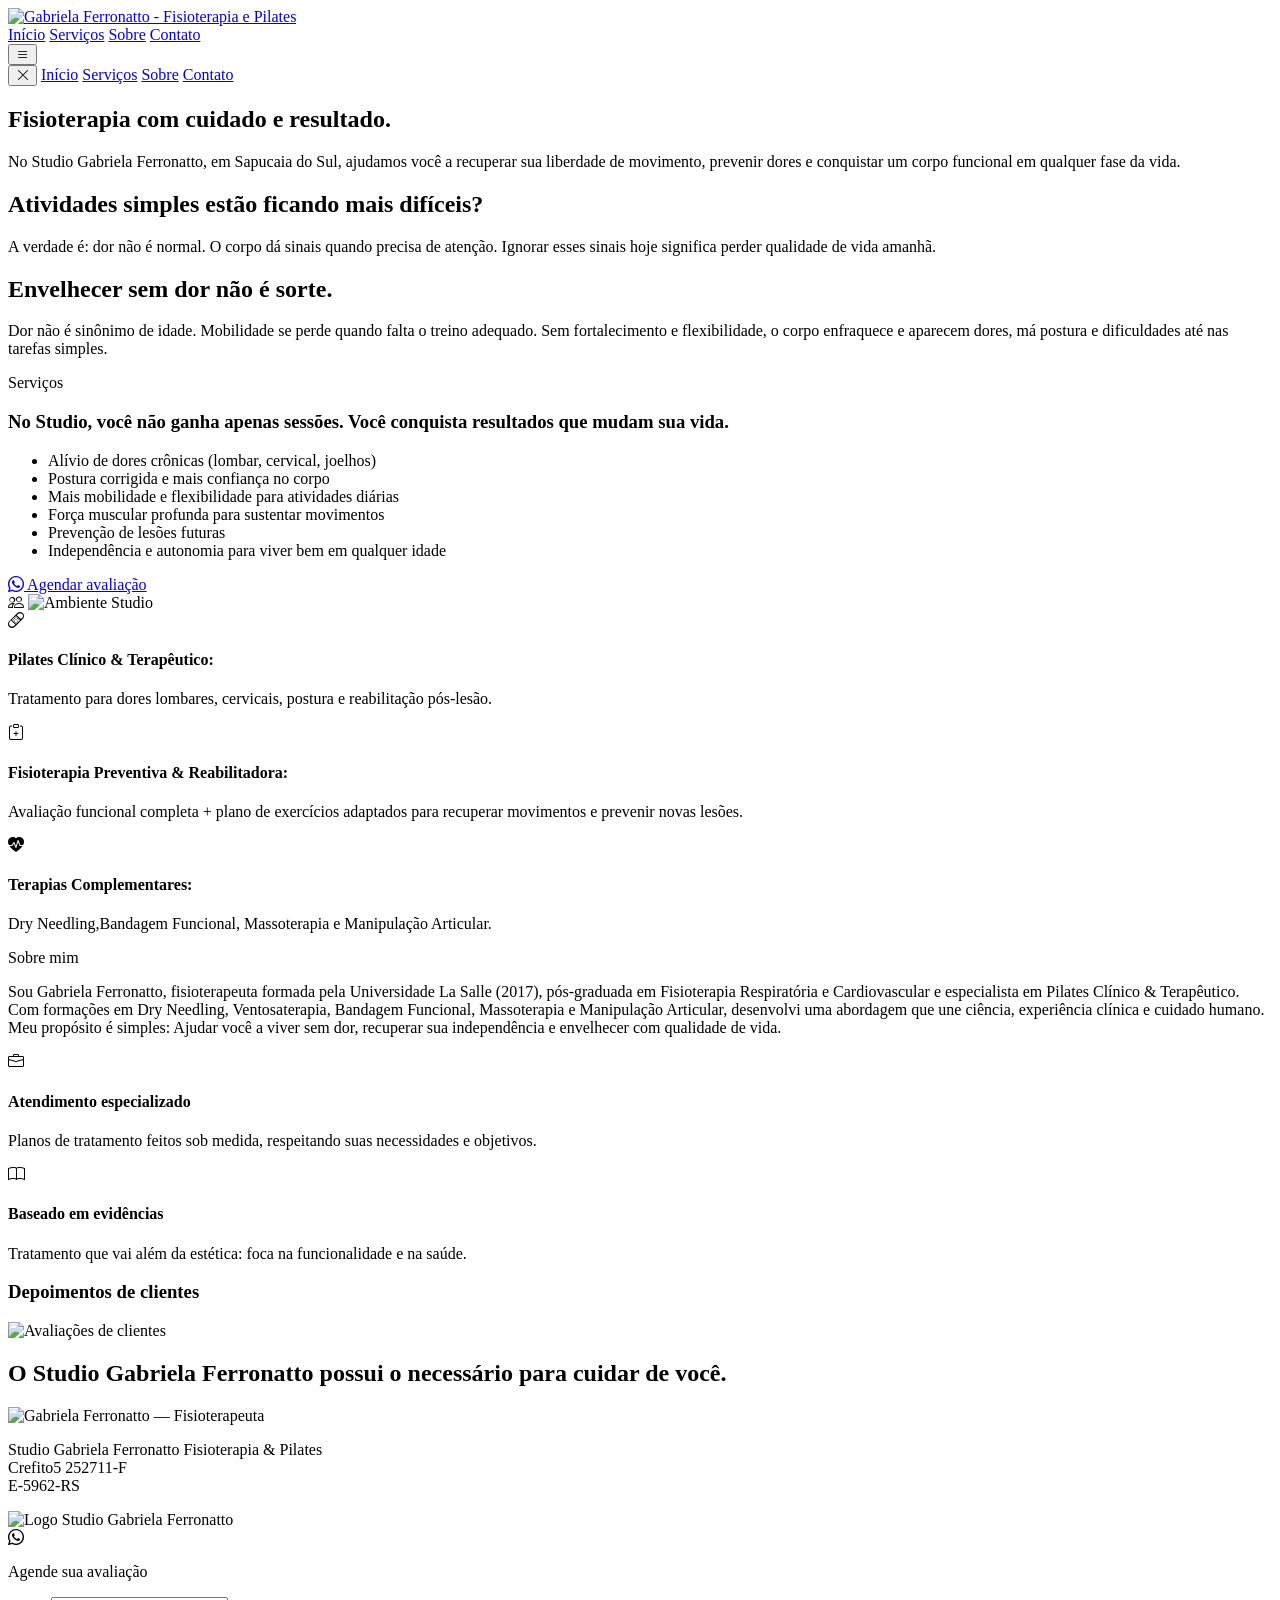
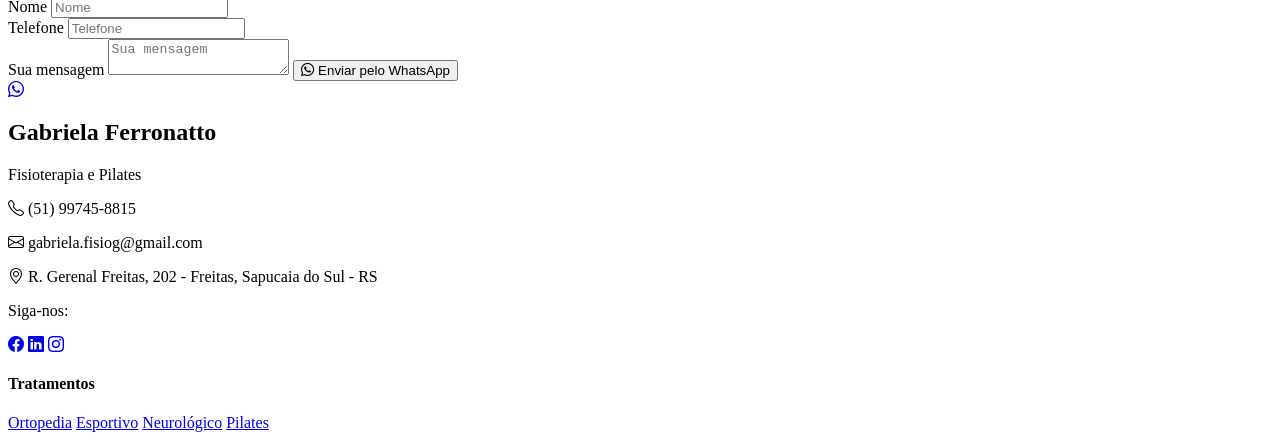
==== index.html @ cc3d93f6 "Rename projeto/index.html to index.html" ====
<!DOCTYPE html>
<html lang="pt-br">

<head>
    <meta charset="UTF-8">
    <meta name="viewport" content="width=device-width, initial-scale=1.0">
    <title>Studio Gabriela Ferronatto</title>
    <meta name="description"
        content="Studio Gabriela Ferronatto: fisioterapia e pilates clínico em Sapucaia do Sul. Agende sua avaliação e recupere sua liberdade de movimento com atendimento especializado e baseado em evidências.">
    <!-- Open Graph -->
    <meta property="og:title" content="Studio Gabriela Ferronatto — Fisioterapia &amp; Pilates">
    <meta property="og:description"
        content="Fisioterapia e Pilates em Sapucaia do Sul. Recupere sua liberdade de movimento com atendimento especializado e baseado em evidências.">
    <meta property="og:type" content="website">
    <meta property="og:locale" content="pt_BR">
    <meta property="og:image" content="img/logo-studio-gabriela-ferronatto.png">
    <!-- Estilos -->
    <link rel="stylesheet" href="css/styles.css">
    <!-- Scripts -->
    <script src="js/scripts.js" defer></script>
    <!-- Ícone aba -->
    <link rel="icon" href="img/favicon.ico">
    <link rel="icon" type="image/png" sizes="32x32" href="img/favicon-96x96.png">
    <link rel="icon" type="image/png" sizes="16x16" href="img/favicon-96x96.png">
    <!-- Google Fonts -->
    <link rel="preconnect" href="https://fonts.googleapis.com">
    <link rel="preconnect" href="https://fonts.gstatic.com" crossorigin>
    <link
        href="https://fonts.googleapis.com/css2?family=Lato:ital,wght@0,300;0,400;0,700;0,900;1,300;1,400&display=swap"
        rel="stylesheet">
    <!-- Bootstrap Icons -->
    <link rel="stylesheet" href="https://cdn.jsdelivr.net/npm/bootstrap-icons@1.13.1/font/bootstrap-icons.min.css">
</head>

<body>
    <!-- Cabeçalho e Banner -->
    <header id="header">
        <div id="inner-header">
            <a href="#header" id="brand" class="logo">
                <img src="img/logo-bg-remove-brown.png" alt="Gabriela Ferronatto - Fisioterapia e  Pilates">
            </a>
            <nav id="navbar">
                <a href="#header">Início</a>
                <a href="#expertise-areas">Serviços</a>
                <a href="#about">Sobre</a>
                <a href="#contact">Contato</a>
            </nav>
            <!-- Menu Mobile -->
            <button type="button" id="menu" aria-label="Abrir menu" aria-expanded="false" aria-controls="mobile-navbar">
                <i class="bi bi-list" aria-hidden="true"></i>
            </button>
            <nav id="mobile-navbar" aria-label="Menu mobile">
                <button type="button" id="close-menu" aria-label="Fechar menu">
                    <i class="bi bi-x-lg" aria-hidden="true"></i>
                </button>
                <a href="#header">Início</a>
                <a href="#expertise-areas">Serviços</a>
                <a href="#about">Sobre</a>
                <a href="#contact">Contato</a>
            </nav>
        </div>
        <div class="banner active">
            <h2>Fisioterapia com cuidado e resultado.</h2>
            <p>No Studio Gabriela Ferronatto, em Sapucaia do Sul, ajudamos você a recuperar sua liberdade de movimento,
                prevenir dores e conquistar um corpo funcional em qualquer fase da vida.</p>
        </div>
        <div class="banner">
            <h2>Atividades simples estão ficando mais difíceis?</h2>
            <p>A verdade é: dor não é normal. O corpo dá sinais quando precisa de atenção. Ignorar esses sinais hoje
                significa perder qualidade de vida amanhã.</p>
        </div>
        <div class="banner">
            <h2>Envelhecer sem dor não é sorte.</h2>
            <p>Dor não é sinônimo de idade. Mobilidade se perde quando falta o treino adequado. Sem fortalecimento e
                flexibilidade, o corpo enfraquece e aparecem dores, má postura e dificuldades até nas tarefas simples.
            </p>
        </div>
        <div class="dots">
            <div class="dot active"></div>
            <div class="dot"></div>
            <div class="dot"></div>
        </div>
    </header>
    <!-- Áreas de Atuação -->
    <main id="expertise-areas" class="text-image-section">
        <div id="expertise-information" class="text-container" data-reveal>
            <p class="section-subtitle">Serviços</p>
            <h3 class="section-title">No Studio, você não ganha apenas sessões. Você conquista resultados que mudam sua
                vida.</h3>
            <ul class="expertise-list">
                <li>Alívio de dores crônicas (lombar, cervical, joelhos)</li>
                <li>Postura corrigida e mais confiança no corpo</li>
                <li>Mais mobilidade e flexibilidade para atividades diárias</li>
                <li>Força muscular profunda para sustentar movimentos</li>
                <li>Prevenção de lesões futuras</li>
                <li>Independência e autonomia para viver bem em qualquer idade</li>
            </ul>
            <a href="#contact" class="btn" id="cta-contact"><i class="bi bi-whatsapp" aria-hidden="true"></i> Agendar
                avaliação</a>
        </div>
        <div id="expertise-image-container" class="image-container">
            <i class="bi bi-people"></i>
            <img src="img/studio.jpeg" alt="Ambiente Studio" loading="lazy">
        </div>
        <div id="other-services">
            <div class="service" data-reveal>
                <i class="bi bi-bandaid"></i>
                <div class="service-info">
                    <h4>Pilates Clínico & Terapêutico:</h4>
                    <p>Tratamento para dores lombares, cervicais, postura e reabilitação pós-lesão.</p>
                </div>
            </div>
            <div class="service delay-1" data-reveal>
                <i class="bi bi-clipboard-plus"></i>
                <div class="service-info">
                    <h4>Fisioterapia Preventiva & Reabilitadora: </h4>
                    <p>Avaliação funcional completa + plano de exercícios adaptados para recuperar movimentos e prevenir
                        novas lesões.
                    </p>
                </div>
            </div>
            <div class="service delay-2" data-reveal>
                <i class="bi bi-heart-pulse-fill"></i>
                <div class="service-info">
                    <h4>Terapias Complementares:</h4>
                    <p>Dry Needling,Bandagem Funcional, Massoterapia e Manipulação Articular.</p>
                </div>
            </div>
        </div>
    </main>
    <!-- Sobre nós -->
    <section id="about">
        <div id="about-text" data-reveal="fade">
            <p class="section-subtitle">Sobre mim</p>
            <p class="section-title">
                Sou Gabriela Ferronatto, fisioterapeuta formada pela Universidade La Salle (2017), pós-graduada em
                Fisioterapia Respiratória e Cardiovascular e especialista em Pilates Clínico & Terapêutico. Com
                formações em Dry Needling, Ventosaterapia, Bandagem Funcional, Massoterapia e Manipulação Articular,
                desenvolvi uma abordagem que une ciência, experiência clínica e cuidado humano. Meu propósito é simples:
                Ajudar você a viver sem dor, recuperar sua independência e envelhecer com qualidade de vida.
            </p>
            <div class="about-description">
                <i class="bi bi-briefcase"></i>
                <div>
                    <h4>Atendimento especializado</h4>
                    <p>Planos de tratamento feitos sob medida, respeitando suas necessidades e objetivos.</p>
                </div>
            </div>
            <div class="about-description">
                <i class="bi bi-book"></i>
                <div>
                    <h4>Baseado em evidências</h4>
                    <p>Tratamento que vai além da estética: foca na funcionalidade e na saúde.</p>
                </div>
            </div>
        </div>
    </section>
    <!-- Depoimentos -->
    <section id="testimonials" class="text-image-section">
        <div id="testimonial-information" class="text-container" data-reveal>
            <h3 class="section-title">Depoimentos de clientes</h3>
            <img src="img/depoimentos.png" alt="Avaliações de clientes" loading="lazy">
        </div>
    </section>
    <!-- Equipe -->
    <section id="team">
        <span class="square"></span>
        <h2 data-reveal>
            O <span>Studio Gabriela Ferronatto</span> possui o necessário para cuidar de você.
        </h2>
        <div class="employees" data-reveal="fade">
            <div class="employee">
                <img src="img/perfil.png" alt="Gabriela Ferronatto — Fisioterapeuta" loading="lazy">
                <p class="employee-name">
                    Studio Gabriela Ferronatto Fisioterapia &amp; Pilates<br>
                    Crefito5 252711-F<br>
                    E-5962-RS</p>
            </div>
        </div>
    </section>
    <!-- Contato -->
    <section id="contact" class="text-image-section">
        <div id="contact-image-container" class="image-container">
            <img src="img/logo-studio-gabriela-ferronatto.png" alt="Logo Studio Gabriela Ferronatto" loading="lazy">
        </div>
        <div id="contact-information" class="text-container" data-reveal>
            <i class="bi bi-whatsapp"></i>
            <p class="section-subtitle">Agende sua avaliação</p>
            <form id="contact-form">
                <div class="form-control">
                    <div class="field-group">
                        <label for="name" class="sr-only">Nome</label>
                        <input type="text" name="name" id="name" placeholder="Nome" autocomplete="name" required>
                    </div>
                    <div class="field-group">
                        <label for="phone" class="sr-only">Telefone</label>
                        <input type="tel" name="phone" id="phone" placeholder="Telefone" autocomplete="tel">
                    </div>
                </div>
                <label for="message" class="sr-only">Sua mensagem</label>
                <textarea name="message" id="message" placeholder="Sua mensagem" required></textarea>
                <button type="submit" class="btn"><i class="bi bi-whatsapp" aria-hidden="true"></i> Enviar pelo
                    WhatsApp</button>
            </form>
        </div>
    </section>
    <!-- Botão flutuante WhatsApp -->
    <a href="https://wa.me/5551997458815" target="_blank" rel="noopener noreferrer" id="whatsapp-fab"
        aria-label="Fale conosco pelo WhatsApp">
        <i class="bi bi-whatsapp" aria-hidden="true"></i>
    </a>
    <!-- Rodapé -->
    <!-- Rodapé -->
    <footer id="footer">
        <div class="contact-info">
            <div class="footer-brand">
                <h2>Gabriela Ferronatto</h2>
                <p>Fisioterapia e Pilates</p>
            </div>
            <p><i class="bi bi-telephone"></i> (51) 99745-8815</p>
            <p><i class="bi bi-envelope"></i> gabriela.fisiog@gmail.com</p>
            <p><i class="bi bi-geo-alt"></i> R. Gerenal Freitas, 202 - Freitas, Sapucaia do Sul - RS</p>
            <div class="social-networks">
                <p>Siga-nos:</p>
                <div class="networks">
                    <a href="https://www.facebook.com/profile.php?id=61581641306659&locale=pt_BR" target="_blank"
                        rel="noopener noreferrer" aria-label="Facebook do Studio Gabriela Ferronatto"><i
                            class="bi bi-facebook" aria-hidden="true"></i></a>
                    <a href="https://www.linkedin.com/in/gabriela-ferronatto-18b071121/" target="_blank"
                        rel="noopener noreferrer" aria-label="LinkedIn de Gabriela Ferronatto"><i class="bi bi-linkedin"
                            aria-hidden="true"></i></a>
                    <a href="https://www.instagram.com/studiogabiferronatto/" target="_blank" rel="noopener noreferrer"
                        aria-label="Instagram do Studio Gabriela Ferronatto"><i class="bi bi-instagram"
                            aria-hidden="true"></i></a>
                </div>
            </div>
        </div>
        <div class="links-container">
            <h4>Tratamentos</h4>
            <nav>
                <a href="#">Ortopedia</a>
                <a href="#">Esportivo</a>
                <a href="#">Neurológico</a>
                <a href="#">Pilates</a>
            </nav>
        </div>
    </footer>
</body>

</html>
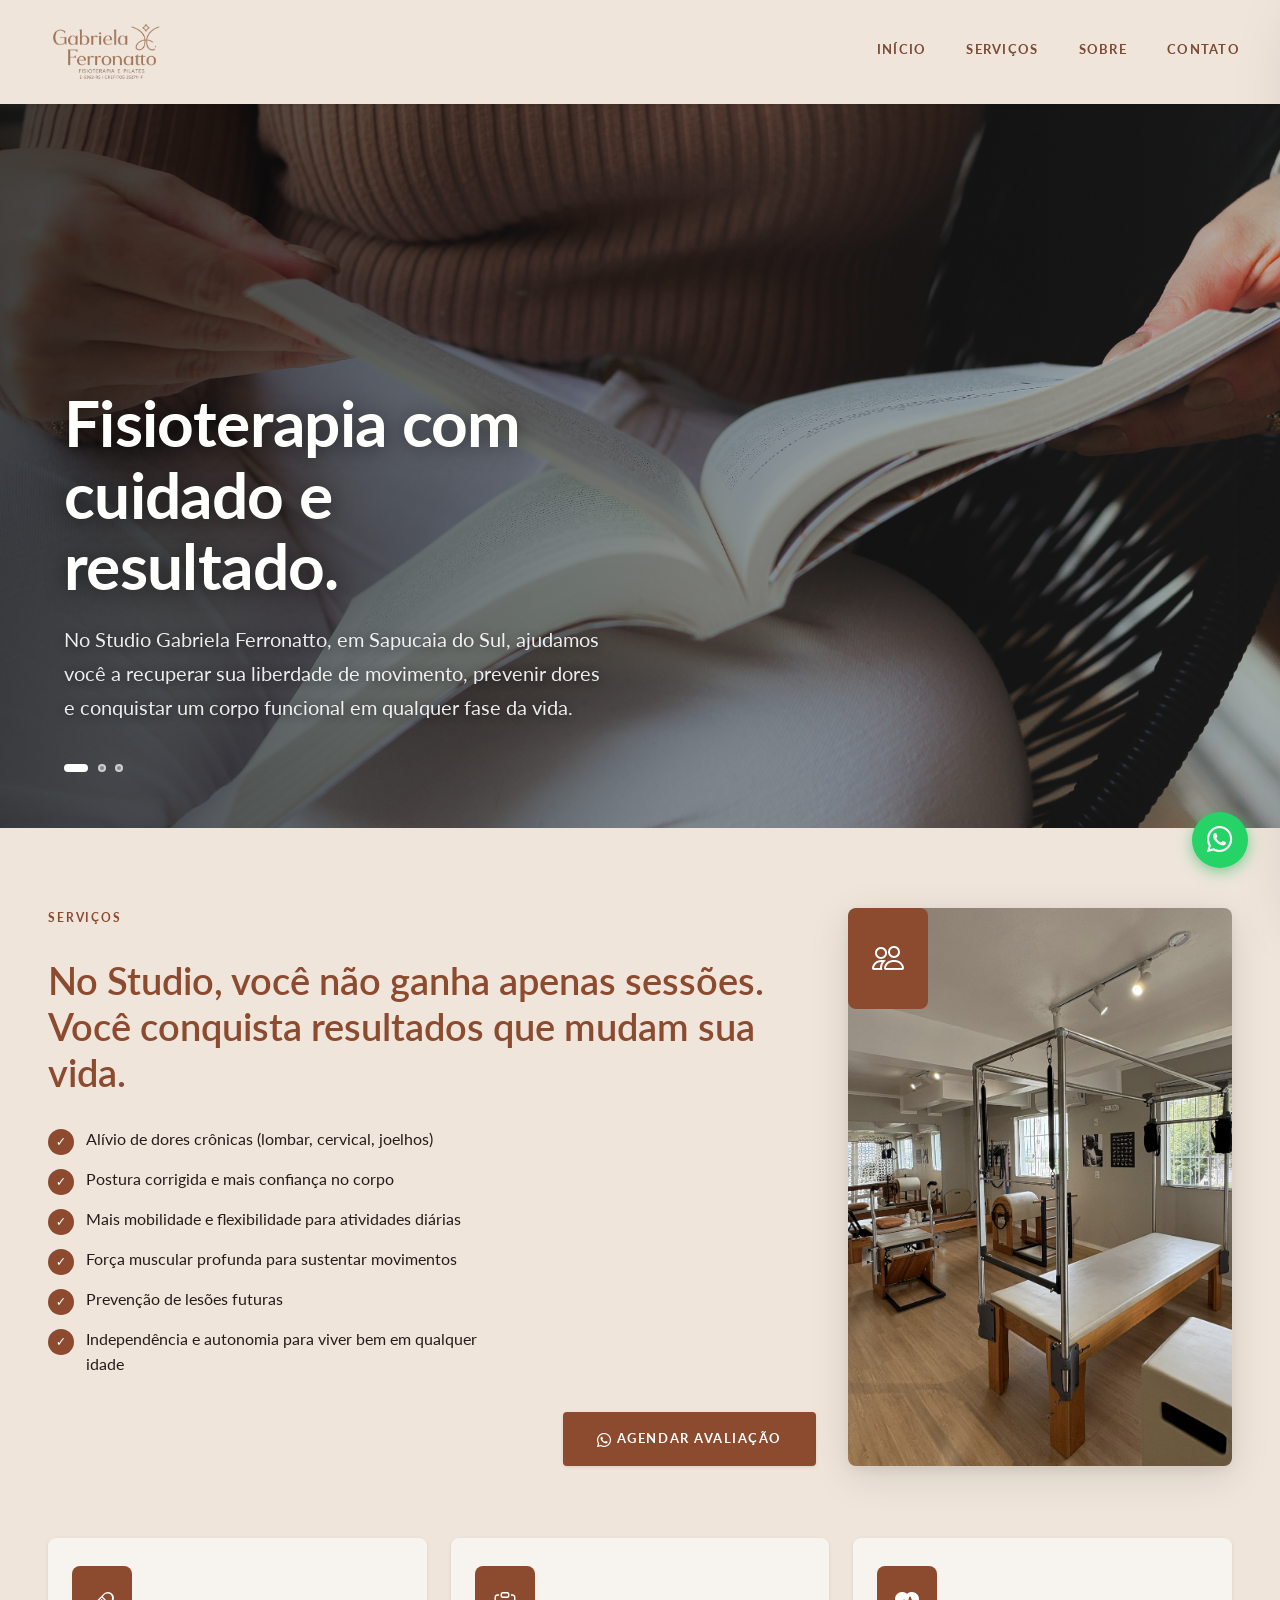
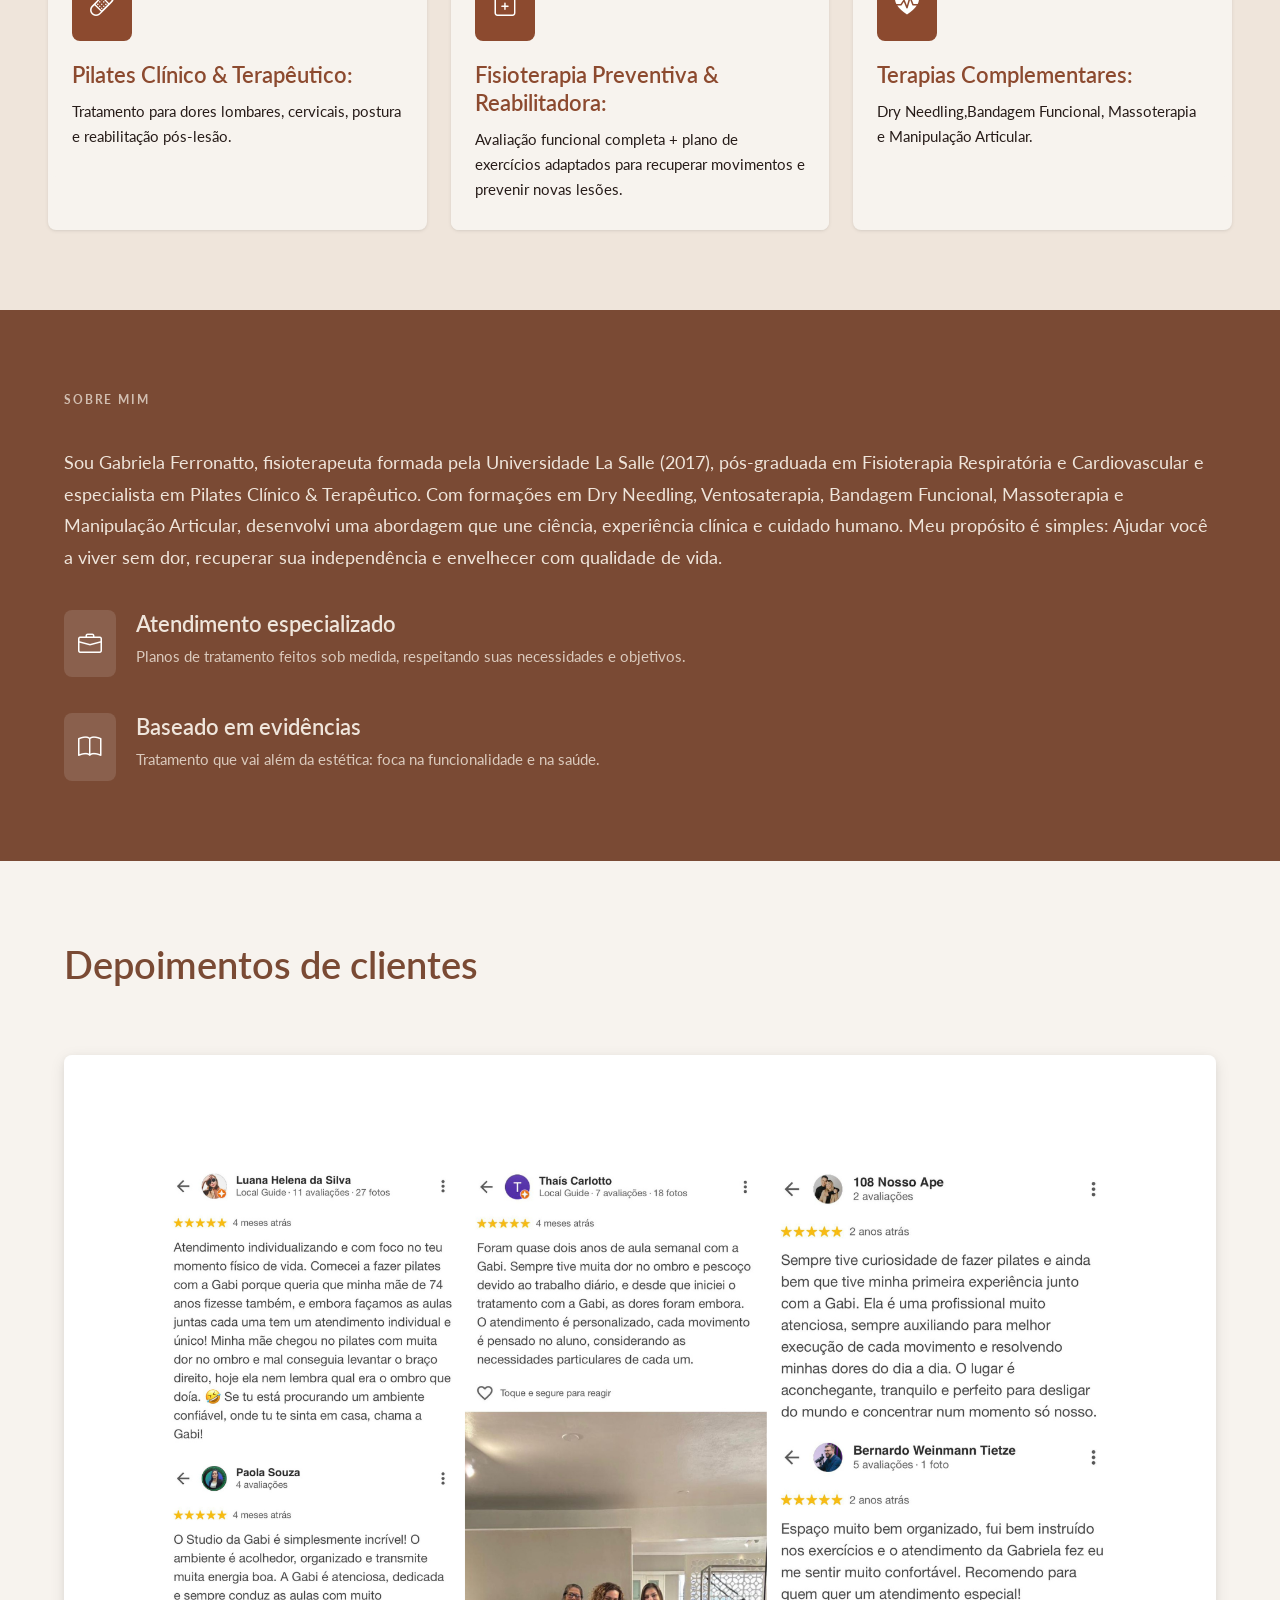
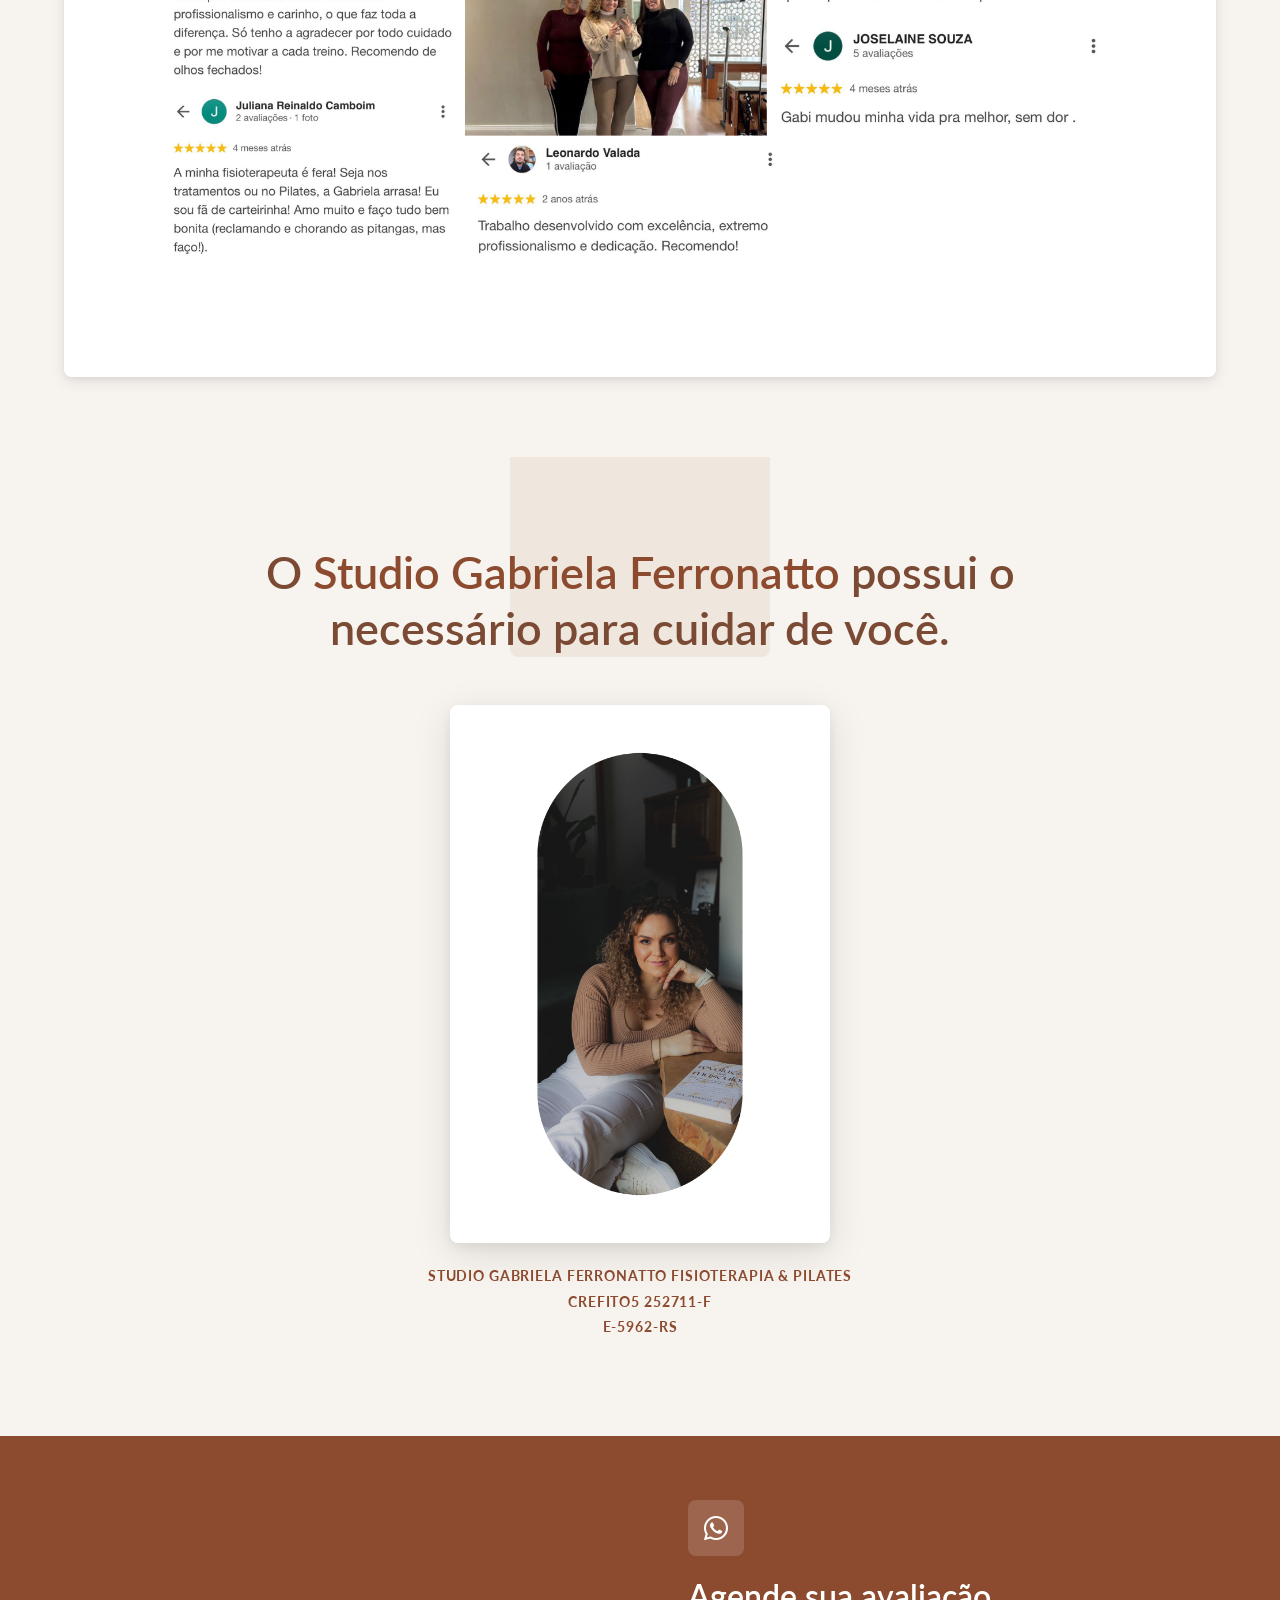
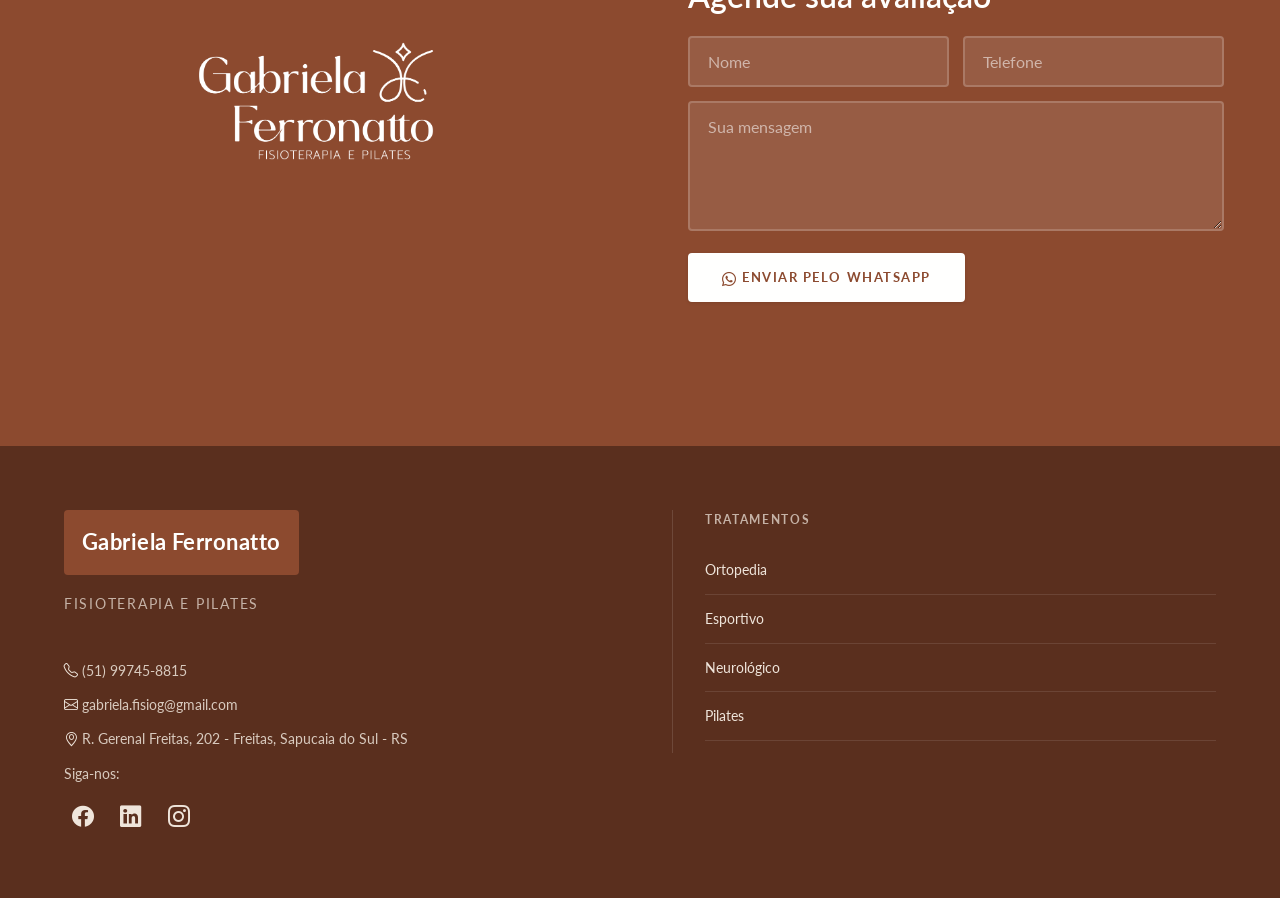
==== commit 86e0dfbb: "Move arquivos para raiz do repositório" ====
--- a/index.html
+++ b/index.html
@@ -4,7 +4,7 @@
 <head>
     <meta charset="UTF-8">
     <meta name="viewport" content="width=device-width, initial-scale=1.0">
-    <title>Studio Gabriela Ferronatto</title>
+    <title>Studio Gabriela Ferronatto — Fisioterapia &amp; Pilates em Sapucaia do Sul</title>
     <meta name="description"
         content="Studio Gabriela Ferronatto: fisioterapia e pilates clínico em Sapucaia do Sul. Agende sua avaliação e recupere sua liberdade de movimento com atendimento especializado e baseado em evidências.">
     <!-- Open Graph -->
@@ -247,4 +247,4 @@
     </footer>
 </body>
 
-</html>
+</html>
--- a/css/styles.css
+++ b/css/styles.css
@@ -0,0 +1,1554 @@
+/* ===========================
+   DESIGN TOKENS
+   =========================== */
+:root {
+  /* Paleta earthy — mantida integralmente */
+  --color-primary: #8c4a2f;
+  --color-primary-dark: #6e3b26;
+  --color-primary-deeper: #5a2f1e;
+  --color-on-primary: #fffffe;
+  --color-secondary-text: #7a4a34;
+  --color-cream: #efe5db;
+  --color-bg: #f7f3ee;
+  --color-on-light: #271c19;
+
+  /* Aliases legados */
+  --main-color: var(--color-primary);
+  --primary-text-color: var(--color-on-primary);
+  --secondary-text-color: var(--color-secondary-text);
+  --secondary-color: var(--color-primary-dark);
+  --tertiary-color: var(--color-cream);
+  --secondary-bg-color: var(--color-bg);
+  --text-on-light: var(--color-on-light);
+
+  /* Sombras */
+  --shadow-sm: 0 1px 4px rgba(0, 0, 0, 0.07), 0 1px 2px rgba(0, 0, 0, 0.04);
+  --shadow-md: 0 4px 16px rgba(0, 0, 0, 0.09), 0 2px 6px rgba(0, 0, 0, 0.05);
+  --shadow-lg: 0 10px 40px rgba(0, 0, 0, 0.11), 0 4px 12px rgba(0, 0, 0, 0.06);
+  --shadow-xl: 0 20px 64px rgba(0, 0, 0, 0.14), 0 8px 20px rgba(0, 0, 0, 0.08);
+
+  /* Raios */
+  --radius-sm: 4px;
+  --radius-md: 8px;
+  --radius-lg: 16px;
+  --radius-full: 9999px;
+
+  /* Tipografia */
+  --font-body: "Lato", system-ui, sans-serif;
+
+  /* Easing & transições */
+  --ease-out: cubic-bezier(0.16, 1, 0.3, 1);
+  --t-fast: 150ms ease-out;
+  --t-base: 250ms ease-out;
+  --t-slow: 420ms var(--ease-out);
+}
+
+/* ===========================
+   RESET & BASE
+   =========================== */
+html {
+  scroll-behavior: smooth;
+}
+
+*,
+*::before,
+*::after {
+  font-family: var(--font-body);
+  padding: 0;
+  margin: 0;
+  box-sizing: border-box;
+}
+
+body {
+  line-height: 1.65;
+  color: var(--color-on-light);
+  background-color: var(--color-bg);
+  font-size: 1rem;
+  -webkit-font-smoothing: antialiased;
+  -moz-osx-font-smoothing: grayscale;
+}
+
+a {
+  text-decoration: none;
+}
+
+img {
+  width: 100%;
+  display: block;
+}
+
+input[type="submit"] {
+  cursor: pointer;
+}
+
+/* Ícones dentro de botões — neutraliza o estilo global de i */
+.btn i {
+  background-color: transparent;
+  color: inherit;
+  padding: 0;
+  font-size: 1.1em;
+  border-radius: 0;
+  vertical-align: middle;
+  line-height: 1;
+}
+
+/* Ícone do botão de contato — contraste explícito em repouso e hover */
+#contact-information .btn i {
+  color: var(--color-primary);
+  transition: color var(--t-base);
+}
+
+#contact-information .btn:hover i {
+  color: var(--color-on-primary);
+}
+
+/* Screen-reader only */
+.sr-only {
+  position: absolute;
+  width: 1px;
+  height: 1px;
+  padding: 0;
+  margin: -1px;
+  overflow: hidden;
+  clip: rect(0, 0, 0, 0);
+  white-space: nowrap;
+  border: 0;
+}
+
+/* Focus rings globais */
+:focus-visible {
+  outline: 3px solid var(--color-primary);
+  outline-offset: 3px;
+  border-radius: var(--radius-sm);
+}
+
+/* ===========================
+   TIPOGRAFIA BASE
+   =========================== */
+.section-subtitle {
+  font-family: var(--font-body);
+  font-size: 0.78rem;
+  font-weight: 700;
+  text-transform: uppercase;
+  letter-spacing: 0.15em;
+  color: var(--color-primary);
+}
+
+.section-title {
+  font-family: var(--font-body);
+  font-size: clamp(1.85rem, 3vw, 2.6rem);
+  font-weight: 600;
+  line-height: 1.2;
+  color: var(--color-primary);
+}
+
+/* ===========================
+   ÍCONES
+   =========================== */
+i {
+  background-color: var(--color-primary);
+  color: var(--color-on-primary);
+  font-size: 2rem;
+  padding: 1.5rem;
+  border-radius: var(--radius-md);
+}
+
+/* ===========================
+   SCROLL REVEAL
+   =========================== */
+@media (prefers-reduced-motion: no-preference) {
+  [data-reveal] {
+    opacity: 0;
+    transform: translateY(28px);
+    transition:
+      opacity 0.65s var(--ease-out),
+      transform 0.65s var(--ease-out);
+  }
+
+  [data-reveal="fade"] {
+    transform: none;
+  }
+
+  [data-reveal].revealed {
+    opacity: 1;
+    transform: translateY(0);
+  }
+
+  [data-reveal="fade"].revealed {
+    opacity: 1;
+  }
+
+  /* Stagger para os cards de serviço */
+  .delay-1[data-reveal] {
+    transition-delay: 0.12s;
+  }
+  .delay-2[data-reveal] {
+    transition-delay: 0.24s;
+  }
+}
+
+/* Quando reduced-motion está ativo, exibir tudo imediatamente */
+@media (prefers-reduced-motion: reduce) {
+  [data-reveal] {
+    opacity: 1;
+    transform: none;
+  }
+}
+
+/* ===========================
+   CABEÇALHO E BANNER
+   =========================== */
+#header {
+  min-height: 92vh;
+  background-image: url("../img/banner-fisio.jpeg");
+  background-size: cover;
+  background-position: center;
+  color: var(--color-on-primary);
+  position: relative;
+  overflow: hidden;
+  display: flex;
+  flex-direction: column;
+}
+
+#header::before {
+  content: "";
+  position: absolute;
+  inset: 0;
+  background: linear-gradient(
+    to right,
+    rgba(0, 0, 0, 0.65) 0%,
+    rgba(0, 0, 0, 0.28) 55%,
+    transparent 100%
+  );
+  z-index: 1;
+  pointer-events: none;
+}
+
+#inner-header {
+  display: flex;
+  justify-content: space-between;
+  align-items: center;
+  background-color: var(--color-cream);
+  position: relative;
+  z-index: 3;
+  padding: 0 2.5rem;
+  box-shadow: var(--shadow-sm);
+}
+
+#brand {
+  display: flex;
+  align-items: center;
+  padding: 0.5rem 0;
+  background: transparent;
+}
+
+#brand img {
+  height: 88px;
+  width: auto;
+  max-width: 240px;
+  display: block;
+}
+
+#navbar {
+  display: flex;
+  gap: 2.5rem;
+  text-transform: uppercase;
+}
+
+#navbar a {
+  font-size: 0.8rem;
+  font-weight: 700;
+  letter-spacing: 0.1em;
+  color: var(--color-secondary-text);
+  position: relative;
+  padding-bottom: 4px;
+  transition: color var(--t-fast);
+}
+
+#navbar a::after {
+  content: "";
+  position: absolute;
+  bottom: 0;
+  left: 0;
+  right: 0;
+  height: 2px;
+  background: var(--color-primary);
+  transform: scaleX(0);
+  transform-origin: left center;
+  transition: transform var(--t-base);
+  border-radius: var(--radius-full);
+}
+
+#navbar a:hover {
+  color: var(--color-primary);
+}
+
+#navbar a:hover::after {
+  transform: scaleX(1);
+}
+
+/* Banners / hero slides */
+.banner {
+  max-width: 52%;
+  padding: 5rem 4rem 2.5rem;
+  opacity: 0;
+  transition: opacity 0.7s ease;
+  display: none;
+  position: relative;
+  z-index: 2;
+  margin-top: auto;
+}
+
+.banner.active {
+  opacity: 1;
+  display: block;
+}
+
+.banner h2 {
+  font-family: var(--font-body);
+  font-size: clamp(2.4rem, 5vw, 4.2rem);
+  font-weight: 700;
+  margin-bottom: 1.25rem;
+  line-height: 1.12;
+  text-shadow: 0 2px 20px rgba(0, 0, 0, 0.5);
+  letter-spacing: -0.01em;
+}
+
+.banner p {
+  font-size: clamp(1rem, 1.6vw, 1.25rem);
+  line-height: 1.7;
+  text-shadow: 0 1px 10px rgba(0, 0, 0, 0.45);
+  color: rgba(255, 255, 255, 0.9);
+  max-width: 52ch;
+}
+
+/* Dots do carousel */
+.dots {
+  display: flex;
+  align-items: center;
+  gap: 0.6rem;
+  padding: 0 4rem 3.5rem;
+  position: relative;
+  z-index: 2;
+}
+
+.dot {
+  height: 8px;
+  width: 8px;
+  border-radius: var(--radius-full);
+  background-color: rgba(255, 255, 255, 0.35);
+  border: 2px solid rgba(255, 255, 255, 0.6);
+  transition:
+    background-color var(--t-base),
+    transform var(--t-base),
+    width var(--t-base);
+  cursor: pointer;
+  flex-shrink: 0;
+}
+
+.dot:focus-visible {
+  outline: 2px solid white;
+  outline-offset: 3px;
+}
+
+.dot.active {
+  background-color: var(--color-on-primary);
+  width: 24px;
+  border-radius: var(--radius-full);
+}
+
+/* ===========================
+   BOTÃO
+   =========================== */
+.btn {
+  display: inline-block;
+  padding: 0.875rem 2rem;
+  text-transform: uppercase;
+  font-size: 0.8rem;
+  font-weight: 700;
+  letter-spacing: 0.12em;
+  background-color: var(--color-primary);
+  color: var(--color-on-primary);
+  border-radius: var(--radius-sm);
+  border: 2px solid transparent;
+  cursor: pointer;
+  transition:
+    background-color var(--t-base),
+    color var(--t-base),
+    transform var(--t-fast),
+    box-shadow var(--t-base);
+  box-shadow: var(--shadow-sm);
+}
+
+.btn:hover {
+  background-color: var(--color-primary-dark);
+  box-shadow: var(--shadow-md);
+  transform: translateY(-2px);
+}
+
+.btn:active {
+  transform: translateY(0);
+  box-shadow: var(--shadow-sm);
+}
+
+.btn:focus-visible {
+  outline: 3px solid var(--color-primary);
+  outline-offset: 4px;
+}
+
+/* ===========================
+   SEÇÃO SERVIÇOS
+   =========================== */
+.text-image-section {
+  display: flex;
+  align-items: stretch;
+  flex-wrap: wrap;
+  gap: 2rem;
+}
+
+.text-container {
+  flex: 2 1 0;
+  display: flex;
+  gap: 1.75rem;
+  flex-direction: column;
+  justify-content: space-between;
+  text-align: left;
+}
+
+#expertise-areas {
+  display: flex;
+  align-items: stretch;
+  flex-wrap: wrap;
+  gap: 2rem;
+  padding: 5rem 3rem 0;
+  background-color: var(--color-cream);
+}
+
+#expertise-information .section-subtitle {
+  text-transform: uppercase;
+  font-weight: 700;
+  color: var(--color-primary);
+}
+
+#expertise-information .btn {
+  align-self: flex-end;
+  margin-top: 0.5rem;
+}
+
+/* Lista de benefícios */
+.expertise-list {
+  list-style: none;
+  padding: 0;
+  margin: 0.25rem 0 0;
+  display: grid;
+  gap: 0.75rem;
+  max-width: 52ch;
+}
+
+.expertise-list li {
+  display: flex;
+  align-items: flex-start;
+  gap: 0.75rem;
+  line-height: 1.55;
+  font-size: 1rem;
+  color: var(--color-on-light);
+}
+
+.expertise-list li::before {
+  content: "✓";
+  flex: 0 0 26px;
+  height: 26px;
+  width: 26px;
+  display: grid;
+  place-items: center;
+  border-radius: var(--radius-full);
+  background: var(--color-primary);
+  color: var(--color-on-primary);
+  font-weight: 700;
+  font-size: 0.78rem;
+  margin-top: 2px;
+  flex-shrink: 0;
+}
+
+/* Container de imagem lateral */
+.image-container {
+  flex: 1 1 300px;
+  position: relative;
+}
+
+.image-container i {
+  position: absolute;
+  border-radius: var(--radius-md);
+}
+
+#expertise-image-container {
+  flex: 1;
+  display: flex;
+  align-items: stretch;
+  overflow: hidden;
+  border-radius: var(--radius-md);
+  box-shadow: var(--shadow-lg);
+}
+
+#expertise-image-container img {
+  width: 100%;
+  height: 100%;
+  object-fit: cover;
+  object-position: center;
+  display: block;
+}
+
+/* Cards de serviço */
+#other-services {
+  width: 100%;
+  display: flex;
+  gap: 1.5rem;
+  padding: 2.5rem 0 5rem;
+  background-color: var(--color-cream);
+}
+
+#other-services .service {
+  background-color: var(--color-bg);
+  flex: 1;
+  min-width: 0;
+  border-radius: var(--radius-md);
+  box-shadow: var(--shadow-sm);
+  transition:
+    transform var(--t-slow),
+    box-shadow var(--t-slow);
+}
+
+#other-services .service:hover {
+  transform: translateY(-8px);
+  box-shadow: var(--shadow-lg);
+}
+
+.service i {
+  display: block;
+  font-size: 1.5rem;
+  padding: 1.125rem;
+  margin: 1.75rem 1.5rem 0;
+  width: fit-content;
+  border-radius: var(--radius-md);
+}
+
+.service-info {
+  padding: 1.25rem 1.5rem 1.75rem;
+  background-color: var(--color-bg);
+  border-radius: 0 0 var(--radius-md) var(--radius-md);
+}
+
+.service h4 {
+  font-family: var(--font-body);
+  font-size: 1.35rem;
+  font-weight: 600;
+  margin-bottom: 0.625rem;
+  line-height: 1.3;
+  color: var(--color-primary);
+}
+
+.service-info p {
+  color: var(--color-on-light);
+  line-height: 1.65;
+  font-size: 0.95rem;
+}
+
+/* ===========================
+   SOBRE MIM
+   =========================== */
+#about {
+  display: flex;
+  flex-wrap: wrap;
+  align-items: stretch;
+}
+
+#about-text {
+  background-color: var(--color-secondary-text);
+  color: var(--color-cream);
+  flex: 1 1 0;
+  display: flex;
+  flex-direction: column;
+  justify-content: center;
+  gap: 2.25rem;
+  padding: 5rem 4rem;
+}
+
+#about-text .section-subtitle {
+  color: rgba(239, 229, 219, 0.75);
+}
+
+#about-text .section-title {
+  font-family: var(--font-body);
+  font-size: clamp(0.975rem, 1.5vw, 1.1rem);
+  font-weight: 400;
+  line-height: 1.8;
+  color: var(--color-cream);
+}
+
+#about-text i {
+  background-color: rgba(255, 255, 255, 0.12);
+  padding: 0.875rem;
+  font-size: 1.5rem;
+  flex-shrink: 0;
+  border-radius: var(--radius-md);
+}
+
+.about-description {
+  display: flex;
+  align-items: flex-start;
+  gap: 1.25rem;
+  color: var(--color-cream);
+}
+
+.about-description h4 {
+  font-family: var(--font-body);
+  font-size: 1.35rem;
+  font-weight: 600;
+  margin-bottom: 0.375rem;
+  color: var(--color-cream);
+  line-height: 1.3;
+}
+
+.about-description p {
+  color: rgba(239, 229, 219, 0.82);
+  line-height: 1.65;
+  font-size: 0.95rem;
+}
+
+/* ===========================
+   DEPOIMENTOS
+   =========================== */
+#testimonials {
+  display: flex;
+  align-items: center;
+  background-color: var(--color-bg);
+}
+
+#testimonial-information {
+  padding: 5rem 4rem;
+  text-align: left;
+  align-items: flex-start;
+  width: 100%;
+}
+
+#testimonial-information .section-title {
+  margin-bottom: 2.5rem;
+  color: var(--color-secondary-text);
+}
+
+#testimonial-information img {
+  max-width: 1200px;
+  width: 100%;
+  margin: 0 auto;
+  display: block;
+  border-radius: var(--radius-md);
+  box-shadow: var(--shadow-md);
+}
+
+/* ===========================
+   EQUIPE
+   =========================== */
+.square {
+  display: block;
+  width: 120px;
+  height: 120px;
+  background-color: var(--color-primary);
+  position: absolute;
+  z-index: 1;
+  left: 20px;
+  top: 40px;
+  border-radius: var(--radius-sm);
+  opacity: 0.15;
+}
+
+#team {
+  position: relative;
+  padding: 5.5rem 2rem 5rem;
+  background-color: var(--color-bg);
+  overflow: hidden;
+}
+
+#team h2 {
+  font-family: var(--font-body);
+  font-size: clamp(2rem, 3.5vw, 3rem);
+  font-weight: 600;
+  text-align: center;
+  max-width: 860px;
+  margin: 0 auto 3rem;
+  position: relative;
+  z-index: 2;
+  line-height: 1.25;
+  color: var(--color-secondary-text);
+}
+
+#team h2 span {
+  color: var(--color-primary);
+}
+
+#team .square {
+  background-color: var(--color-primary);
+  opacity: 0.08;
+  width: 260px;
+  height: 260px;
+  left: 50%;
+  margin-left: -130px;
+  top: -60px;
+  border-radius: var(--radius-md);
+}
+
+.employees {
+  display: flex;
+  flex-direction: column;
+  gap: 1.5rem;
+  padding: 0 2rem 1rem;
+  text-align: center;
+  align-items: center;
+}
+
+.employee-name {
+  color: var(--color-primary);
+  text-transform: uppercase;
+  font-size: 0.9rem;
+  font-weight: 700;
+  letter-spacing: 0.06em;
+  margin: 1.25rem 0 0;
+  line-height: 1.8;
+}
+
+.employee img {
+  max-width: 380px;
+  width: 100%;
+  height: auto;
+  display: block;
+  margin: 0 auto;
+  border-radius: var(--radius-md);
+  box-shadow: var(--shadow-lg);
+}
+
+/* ===========================
+   CONTATO
+   =========================== */
+#contact {
+  background-color: var(--color-primary);
+  gap: 0;
+  padding-bottom: 5rem;
+  min-height: 560px;
+}
+
+#contact-information {
+  position: relative;
+  text-align: left;
+  padding: 4rem 3.5rem;
+  flex: 1 1 0;
+  display: flex;
+  flex-direction: column;
+  gap: 1.25rem;
+}
+
+#contact #contact-image-container,
+#contact #contact-information {
+  flex: 1 1 0;
+  min-width: 0;
+}
+
+#contact-information .section-subtitle {
+  font-family: var(--font-body);
+  font-size: clamp(1.5rem, 2.5vw, 2rem);
+  font-weight: 600;
+  color: var(--color-on-primary);
+  text-transform: none;
+  letter-spacing: 0;
+  line-height: 1.25;
+}
+
+#contact-information i {
+  background-color: rgba(255, 255, 255, 0.15);
+  color: var(--color-on-primary);
+  border-radius: var(--radius-md);
+}
+
+#contact-information > i {
+  width: auto;
+  max-width: fit-content;
+  display: inline-flex;
+  padding: 1rem;
+  font-size: 1.5rem;
+}
+
+#contact-information form {
+  flex: 1;
+  display: flex;
+  flex-direction: column;
+  gap: 0.875rem;
+}
+
+#contact-information .form-control {
+  display: flex;
+  gap: 0.875rem;
+}
+
+.field-group {
+  flex: 1;
+  display: flex;
+  flex-direction: column;
+}
+
+#contact-information input,
+#contact-information textarea {
+  flex: 1;
+  width: 100%;
+  padding: 0.875rem 1.125rem;
+  border: 2px solid rgba(255, 255, 255, 0.18);
+  border-radius: var(--radius-sm);
+  font-size: 1rem;
+  background-color: rgba(255, 255, 255, 0.1);
+  color: var(--color-on-primary);
+  outline: none;
+  transition:
+    border-color var(--t-fast),
+    background-color var(--t-fast),
+    box-shadow var(--t-base);
+}
+
+#contact-information input::placeholder,
+#contact-information textarea::placeholder {
+  color: rgba(255, 255, 255, 0.55);
+}
+
+#contact-information input:focus,
+#contact-information textarea:focus {
+  border-color: rgba(255, 255, 255, 0.75);
+  background-color: rgba(255, 255, 255, 0.16);
+  box-shadow: 0 0 0 3px rgba(255, 255, 255, 0.18);
+}
+
+#contact-information textarea {
+  min-height: 130px;
+  resize: vertical;
+}
+
+#contact-information .btn {
+  align-self: start;
+  background-color: var(--color-on-primary);
+  color: var(--color-primary);
+  border-color: var(--color-on-primary);
+  font-size: 0.8rem;
+  margin-top: 0.5rem;
+}
+
+#contact-information .btn:hover {
+  background-color: transparent;
+  color: var(--color-on-primary);
+}
+
+#contact-image-container {
+  display: flex;
+  align-items: center;
+  justify-content: center;
+  padding: 3rem;
+}
+
+#contact-image-container img {
+  width: auto;
+  max-width: 260px;
+  height: auto;
+  display: block;
+}
+
+/* ===========================
+   RODAPÉ
+   =========================== */
+/* Rodapé */
+#footer {
+  color: var(--color-on-light);
+  background-color: var(--color-primary-deeper);
+  display: grid;
+  grid-template-columns: 1fr 1fr;
+  align-items: start;
+  gap: 2rem 4rem;
+  padding: 4rem;
+}
+
+/* Ícones dentro do rodapé — neutraliza o fundo marrom do estilo global */
+#footer i {
+  background-color: transparent;
+  color: var(--color-cream);
+  font-size: 1rem;
+  padding: 0.35rem;
+  border-radius: var(--radius-sm);
+}
+
+/* contact-info no rodapé escuro */
+#footer .contact-info {
+  display: flex;
+  flex-direction: column;
+  gap: 0;
+}
+
+#footer .contact-info p {
+  color: rgba(239, 229, 219, 0.85);
+  font-size: 0.9rem;
+  margin-bottom: 0.75rem;
+  line-height: 1.55;
+}
+
+#footer .contact-info p i {
+  background-color: transparent;
+  color: var(--color-cream);
+  padding: 0;
+  font-size: 0.9rem;
+  border-radius: 0;
+}
+
+#footer .footer-brand > p {
+  color: rgba(239, 229, 219, 0.72);
+}
+
+#footer .social-networks p {
+  color: rgba(239, 229, 219, 0.85);
+  font-size: 0.9rem;
+  margin-bottom: 0.625rem;
+}
+
+/* Links e textos dentro do rodapé escuro */
+#footer a {
+  color: var(--color-cream);
+  transition: color var(--t-fast);
+}
+
+#footer a:hover {
+  color: #ffffff;
+}
+
+.contact-info,
+.links-container {
+  width: 100%;
+}
+
+.footer-brand {
+  margin-bottom: 2rem;
+}
+
+.footer-brand h2 {
+  font-family: var(--font-body);
+  font-size: 1.4rem;
+  font-weight: 700;
+  letter-spacing: 0.02em;
+  background-color: var(--color-primary);
+  color: var(--color-on-primary);
+  margin-bottom: 0.5rem;
+  padding: 0.875rem 1.125rem;
+  border-radius: var(--radius-sm);
+  display: inline-block;
+}
+
+.footer-brand > p {
+  font-size: 0.8rem;
+  text-transform: uppercase;
+  letter-spacing: 0.12em;
+  color: var(--color-secondary-text);
+  margin-top: 0.625rem;
+}
+
+.contact-info p {
+  margin-bottom: 0.875rem;
+  color: var(--color-on-light);
+  font-size: 0.9rem;
+  line-height: 1.55;
+}
+
+.contact-info p i {
+  background-color: transparent;
+  padding: 0;
+  color: var(--color-primary);
+  font-size: 0.9rem;
+  border-radius: 0;
+}
+
+.map-container {
+  margin-bottom: 1.25rem;
+  border-radius: var(--radius-md);
+  overflow: hidden;
+  box-shadow: var(--shadow-sm);
+  line-height: 0;
+  max-width: 340px;
+}
+
+.map-container iframe {
+  width: 100%;
+  height: 180px;
+  display: block;
+  border: 0;
+}
+
+.social-networks p {
+  margin-bottom: 0.625rem;
+  color: var(--color-on-light);
+  font-size: 0.9rem;
+}
+
+.networks {
+  margin-top: 0.875rem;
+  display: flex;
+  gap: 0.625rem;
+}
+
+/* Redes sociais no rodapé */
+#footer .networks i {
+  background-color: transparent;
+  color: var(--color-cream);
+  padding: 0.5rem;
+  font-size: 1.35rem;
+  border-radius: var(--radius-sm);
+  transition:
+    color var(--t-fast),
+    transform var(--t-fast);
+}
+
+#footer .networks a:hover i {
+  color: #ffffff;
+  transform: translateY(-2px);
+}
+
+/* Colunas de links no rodapé */
+.links-container {
+  padding-left: 2rem;
+  border-left: 1px solid rgba(255, 255, 255, 0.12);
+}
+
+.links-container h4 {
+  font-size: 0.75rem;
+  text-transform: uppercase;
+  letter-spacing: 0.14em;
+  font-weight: 700;
+  margin-bottom: 1.75rem;
+  color: rgba(239, 229, 219, 0.72);
+}
+
+.links-container nav {
+  display: flex;
+  flex-direction: column;
+}
+
+#footer .links-container nav a {
+  color: var(--color-cream);
+  font-size: 0.9rem;
+  padding-bottom: 0.75rem;
+  margin-bottom: 0.75rem;
+  border-bottom: 1px solid rgba(255, 255, 255, 0.1);
+  transition:
+    color var(--t-fast),
+    padding-left var(--t-fast);
+}
+
+#footer .links-container nav a:hover {
+  color: #ffffff;
+  padding-left: 6px;
+}
+
+.phone-number {
+  display: flex;
+  border: 1px solid rgba(255, 255, 255, 0.2);
+  border-radius: var(--radius-sm);
+  gap: 0.875rem;
+  align-items: center;
+  margin-bottom: 0.875rem;
+  padding: 0.625rem 0.875rem;
+}
+
+.phone-number i {
+  background-color: transparent;
+  color: var(--color-cream);
+  padding: 0;
+  font-size: 1rem;
+  border-radius: 0;
+}
+
+.phone-number p {
+  white-space: nowrap;
+  color: var(--color-cream);
+  font-weight: 700;
+  font-size: 0.9rem;
+}
+
+.phone-info {
+  color: rgba(239, 229, 219, 0.65);
+  font-size: 0.875rem;
+  line-height: 1.5;
+}
+
+/* ===========================
+   MENU MOBILE
+   =========================== */
+#menu,
+#close-menu {
+  font-size: 1.75rem;
+  padding: 0.75rem;
+  display: none;
+  background: transparent;
+  border: none;
+  cursor: pointer;
+  line-height: 1;
+  border-radius: var(--radius-sm);
+  transition: background-color var(--t-fast);
+}
+
+#menu:hover,
+#close-menu:hover {
+  background-color: rgba(140, 74, 47, 0.1);
+}
+
+#menu i,
+#close-menu i {
+  display: block;
+  background-color: transparent;
+  color: var(--color-primary);
+  padding: 0;
+  font-size: 1.75rem;
+  border-radius: 0;
+}
+
+#close-menu {
+  position: absolute;
+  top: 1rem;
+  right: 1rem;
+}
+
+#mobile-navbar {
+  position: fixed;
+  top: 0;
+  right: -320px;
+  left: auto;
+  height: 100%;
+  width: 300px;
+  background-color: var(--color-cream);
+  display: flex;
+  flex-direction: column;
+  padding: 5rem 2rem 4rem;
+  transition: right var(--t-slow);
+  z-index: 5;
+  box-shadow: var(--shadow-xl);
+}
+
+#mobile-navbar.menu-active {
+  right: 0;
+}
+
+#mobile-navbar a {
+  color: var(--color-on-light);
+  font-size: 1.1rem;
+  font-weight: 700;
+  text-transform: uppercase;
+  letter-spacing: 0.1em;
+  text-align: left;
+  padding: 1.125rem 0;
+  margin-bottom: 0;
+  border-bottom: 1px solid rgba(140, 74, 47, 0.15);
+  transition:
+    color var(--t-fast),
+    padding-left var(--t-fast);
+}
+
+#mobile-navbar a:hover {
+  color: var(--color-primary);
+  padding-left: 8px;
+}
+
+/* ===========================
+   MENSAGEM SUCESSO
+   =========================== */
+.form-success {
+  display: none;
+  margin-top: 0.5rem;
+  padding: 0.875rem 1.125rem;
+  background-color: rgba(255, 255, 255, 0.14);
+  color: var(--color-on-primary);
+  font-weight: 700;
+  border-radius: var(--radius-sm);
+  border: 1px solid rgba(255, 255, 255, 0.35);
+  font-size: 0.9rem;
+  line-height: 1.5;
+}
+
+/* ===========================
+   CORES POR SEÇÃO
+   =========================== */
+#expertise-areas,
+#other-services {
+  color: var(--color-on-light);
+}
+
+#testimonials,
+#team {
+  color: var(--color-on-light);
+}
+
+#testimonials .section-title,
+#team h2 {
+  color: var(--color-secondary-text);
+}
+
+#expertise-areas .section-title {
+  color: var(--color-primary);
+}
+
+#expertise-areas p,
+#other-services p,
+#testimonials p {
+  color: var(--color-on-light);
+}
+
+.service-info,
+.service-info h4,
+.service-info p {
+  color: var(--color-on-light);
+}
+
+.service h4 {
+  color: var(--color-primary);
+}
+
+#header,
+#contact,
+#about-text {
+  color: var(--color-on-primary);
+}
+
+#contact p {
+  color: rgba(255, 255, 255, 0.85);
+}
+
+#footer p {
+  color: var(--color-on-light);
+}
+
+#header p {
+  color: rgba(255, 255, 255, 0.9);
+}
+
+/* ===========================
+   BOTÃO FLUTUANTE WHATSAPP
+   =========================== */
+#whatsapp-fab {
+  position: fixed;
+  bottom: 2rem;
+  right: 2rem;
+  z-index: 100;
+  width: 56px;
+  height: 56px;
+  border-radius: var(--radius-full);
+  background-color: #25d366;
+  display: flex;
+  align-items: center;
+  justify-content: center;
+  box-shadow:
+    0 4px 16px rgba(37, 211, 102, 0.45),
+    var(--shadow-md);
+  transition:
+    transform var(--t-base),
+    box-shadow var(--t-base);
+}
+
+#whatsapp-fab:hover {
+  transform: scale(1.1) translateY(-2px);
+  box-shadow:
+    0 8px 28px rgba(37, 211, 102, 0.55),
+    var(--shadow-lg);
+}
+
+#whatsapp-fab:focus-visible {
+  outline: 3px solid #25d366;
+  outline-offset: 4px;
+}
+
+#whatsapp-fab i {
+  background-color: transparent;
+  color: #ffffff;
+  font-size: 1.6rem;
+  padding: 0;
+  border-radius: 0;
+  line-height: 1;
+}
+
+/* ===========================
+   RESPONSIVIDADE — TABLET
+   =========================== */
+@media (max-width: 1024px) {
+  #expertise-areas {
+    padding: 4rem 2rem 0;
+  }
+
+  #other-services {
+    padding: 2rem 0 4rem;
+    gap: 1.25rem;
+  }
+
+  #testimonial-information {
+    padding: 4rem 2.5rem;
+  }
+
+  #about-text {
+    padding: 4rem 2.5rem;
+  }
+
+  #team {
+    padding: 4.5rem 1.5rem 4rem;
+  }
+
+  #contact-information {
+    padding: 3.5rem 2.5rem;
+  }
+}
+
+/* ===========================
+   RESPONSIVIDADE — MOBILE
+   =========================== */
+@media (max-width: 768px) {
+  body {
+    overflow-x: hidden;
+  }
+
+  i {
+    padding: 1.25rem;
+    font-size: 1.75rem;
+  }
+
+  /* Navbar */
+  #navbar {
+    display: none;
+  }
+
+  #inner-header {
+    padding: 0 1rem;
+  }
+
+  #menu,
+  #close-menu {
+    display: flex;
+    align-items: center;
+    justify-content: center;
+  }
+
+  /* Banner */
+  .banner {
+    max-width: 100%;
+    padding: 3rem 1.5rem 2rem;
+    margin-top: auto;
+  }
+
+  .banner h2 {
+    font-size: clamp(2rem, 8vw, 2.6rem);
+  }
+
+  .banner p {
+    font-size: 1rem;
+  }
+
+  .dots {
+    padding: 0 1.5rem 2.5rem;
+  }
+
+  /* Serviços */
+  .square {
+    display: none;
+  }
+
+  #expertise-areas {
+    padding: 3rem 1.25rem 0;
+    gap: 1.25rem;
+  }
+
+  #expertise-image-container {
+    display: none;
+  }
+
+  #expertise-information {
+    flex: 1 1 100%;
+    text-align: center;
+  }
+
+  #expertise-information .expertise-list {
+    align-items: center;
+    max-width: 100%;
+    margin: 0 auto;
+  }
+
+  #expertise-information .expertise-list li {
+    text-align: left;
+  }
+
+  #expertise-information .btn {
+    align-self: center;
+    width: 100%;
+    text-align: center;
+  }
+
+  .image-container {
+    flex: 1 1 100%;
+  }
+
+  #other-services {
+    flex-direction: column;
+    align-items: stretch;
+    padding: 1.5rem 0 3rem;
+    gap: 1.25rem;
+  }
+
+  .service {
+    width: 100%;
+  }
+
+  .service-info {
+    min-height: auto;
+  }
+
+  ul.expertise-list {
+    list-style: none;
+    padding-left: 0;
+    margin-left: 0;
+  }
+
+  /* Sobre mim */
+  #about {
+    gap: 0;
+  }
+
+  #about-text {
+    flex: 1 1 100%;
+    padding: 3rem 1.5rem;
+    gap: 1.75rem;
+  }
+
+  #about-text .section-title {
+    font-size: 0.975rem;
+    line-height: 1.8;
+  }
+
+  #about-text .section-subtitle {
+    text-align: center;
+  }
+
+  .about-description {
+    max-width: 100%;
+  }
+
+  #about-text i {
+    padding: 0.75rem;
+    font-size: 1.25rem;
+  }
+
+  /* Depoimentos */
+  #testimonials .text-container {
+    text-align: center;
+    padding: 3rem 1.25rem;
+  }
+
+  #testimonial-information {
+    padding: 3rem 1.25rem;
+  }
+
+  /* Equipe */
+  #team {
+    padding: 3.5rem 1.25rem 3.5rem;
+  }
+
+  #team h2 {
+    font-size: clamp(1.6rem, 6vw, 2.2rem);
+    padding: 0 0.5rem;
+    margin-bottom: 2rem;
+  }
+
+  .employees {
+    padding: 0 1rem 1rem;
+  }
+
+  .employee img {
+    max-width: 320px;
+  }
+
+  /* Contato */
+  #contact {
+    padding-bottom: 0;
+    flex-direction: column;
+  }
+
+  #contact-image-container {
+    padding: 3rem 2rem 1.5rem;
+  }
+
+  #contact-image-container img {
+    max-width: 200px;
+  }
+
+  #contact-information {
+    padding: 2rem 1.25rem 3.5rem;
+    gap: 1rem;
+  }
+
+  #contact-information .form-control {
+    flex-direction: column;
+  }
+
+  #contact-information .btn {
+    align-self: stretch;
+    text-align: center;
+  }
+
+  /* Rodapé */
+  #footer {
+    grid-template-columns: 1fr;
+    padding: 3rem 1.5rem 4rem;
+    gap: 2rem;
+  }
+
+  .footer-brand {
+    text-align: center;
+  }
+
+  .footer-brand h2 {
+    display: block;
+  }
+
+  .networks {
+    justify-content: center;
+  }
+
+  .contact-info,
+  .links-container {
+    width: 100%;
+  }
+
+  .links-container {
+    padding-left: 0;
+    border-left: none;
+  }
+
+  .links-container h4 {
+    margin-bottom: 1.25rem;
+  }
+}
+
+/* ===========================
+   RESPONSIVIDADE — SMALL PHONE
+   =========================== */
+@media (max-width: 480px) {
+  .banner h2 {
+    font-size: 1.875rem;
+  }
+
+  .banner p {
+    font-size: 0.975rem;
+  }
+
+  #contact-information {
+    padding: 2rem 1rem 3rem;
+  }
+
+  #inner-header {
+    padding: 0 0.75rem;
+  }
+
+  #brand img {
+    height: 72px;
+  }
+}
